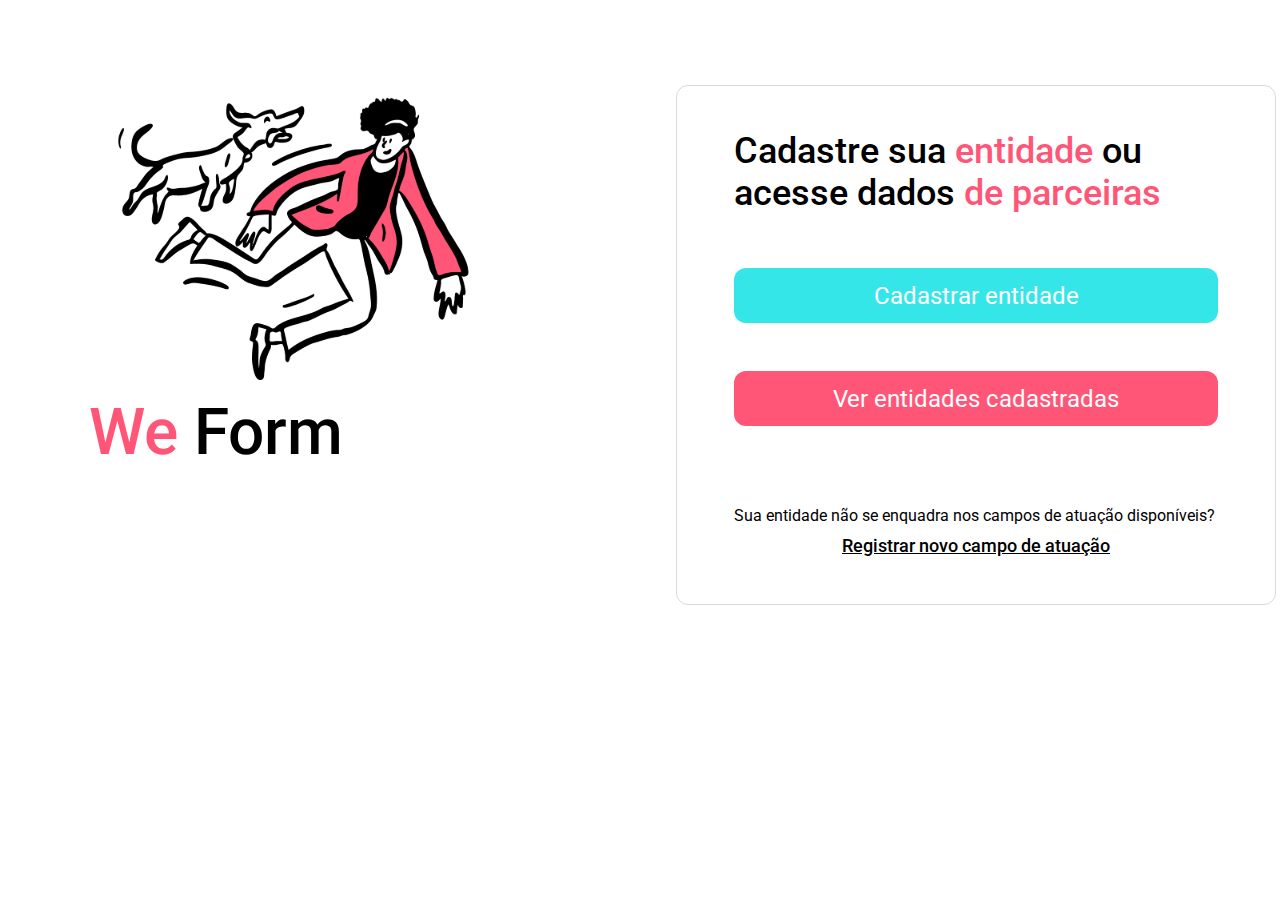
==== index.html @ 9079e293 "página home criada e estilizada" ====
<!DOCTYPE html>
<html lang="pt-br">

<head>
    <meta charset="UTF-8">
    <meta name="viewport" content="width=device-width, initial-scale=1.0">

    <link rel="stylesheet" href="./assets/css/style.css">

    <link rel="preconnect" href="https://fonts.googleapis.com">
    <link rel="preconnect" href="https://fonts.gstatic.com" crossorigin>
    <link href="https://fonts.googleapis.com/css2?family=Roboto:wght@100;300;400;500;700&display=swap" rel="stylesheet">
    <title>Home</title>
</head>

<body>
    <div class="content">
        <aside>
            <img src="./assets/images/hero.svg" alt="imagem hero com um cão">
            <h1><span>We</span> Form</h1>
        </aside>

        <main>
            <h2>Cadastre sua <span>entidade</span> ou acesse dados <span>de parceiras</span></h2>

            <div class="botoes">
                <a href="">Cadastrar entidade</a>
                <a href="">Ver entidades cadastradas</a>
            </div>

            <footer>
                <p>Sua entidade não se enquadra nos campos de atuação disponíveis?</p>
                <a href="">Registrar novo campo de atuação</a>
            </footer>
        </main>

    </div>
</body>

</html>
---- assets/css/style.css ----
* {
    margin: 0;
    padding: 0;
    box-sizing: border-box;
}

body {
    font-family: 'Roboto', sans-serif;
    font-size: 1.4rem;
}

:root {
    font-size: 62.5%;
}

.content {
    display: grid;
    grid-template-areas: 
        ". . . ."
        ". hero . form"
        ". hero . form"
        ". . . ."
    ;
    gap: 8.5rem;
}

main {
    grid-area: form;
}
aside {
    grid-area: hero;
}

aside h1 {
    font-size: 64px;
    font-weight: 500;
    line-height: 75px;
}

aside h1 span,
main h2 span {
    color: #FF5678;
}

main {
    width: 60rem;
    height: 52rem;
    border: 0.1rem solid rgba(0, 0, 0, 0.15);
    padding: 4.4rem 5.7rem;
    border-radius: 1.2rem;
}

main h2 {
    max-width: 43rem;
    font-size: 3.6rem;
    font-weight: 500;
}

main .botoes {
    display: flex;
    flex-flow: column;
}

main .botoes a {
    color: white;
    height: 5.5rem;
    font-size: 2.4rem;
    background-color: #35E6E9;
    border-radius: 1.2rem;
    text-decoration: none;
    
    display: flex;
    justify-content: center;
    align-items: center;
    margin-top: 5.4rem;
}

main .botoes a + a {
    background-color: #FF5678;
    margin-top: 4.8rem;
}

main footer p {
    font-size: 1.6rem;
    margin-top: 8rem;
}
main footer a {
    font-size: 1.8rem;
    margin-top: 1rem;
    display: block;
    text-align: center;
    color: black;
    font-weight: 500;
}
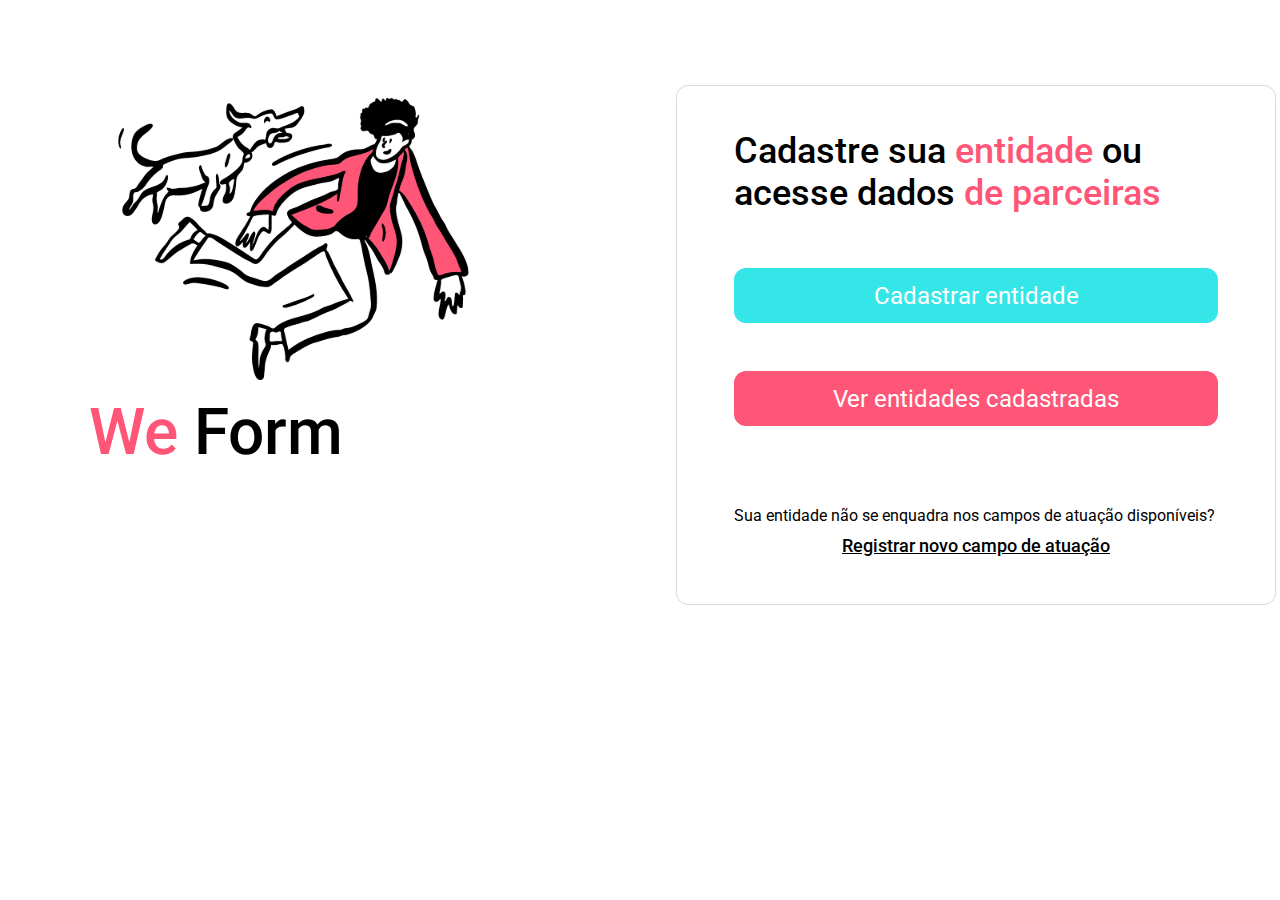
==== commit 72a2c3a6: "feita a página de cadastro" ====
--- a/index.html
+++ b/index.html
@@ -24,7 +24,7 @@
             <h2>Cadastre sua <span>entidade</span> ou acesse dados <span>de parceiras</span></h2>
 
             <div class="botoes">
-                <a href="">Cadastrar entidade</a>
+                <a href="cadastro-entidade.html">Cadastrar entidade</a>
                 <a href="">Ver entidades cadastradas</a>
             </div>
 
--- a/assets/css/style.css
+++ b/assets/css/style.css
@@ -11,6 +11,9 @@
 
 :root {
     font-size: 62.5%;
+    --border: 0.1rem solid rgba(0, 0, 0, 0.15);
+    --border-rad: 1.2rem;
+    --pink: #FF5678;
 }
 
 .content {
@@ -39,15 +42,26 @@
 
 aside h1 span,
 main h2 span {
-    color: #FF5678;
+    color: var(--pink);
 }
 
 main {
     width: 60rem;
     height: 52rem;
-    border: 0.1rem solid rgba(0, 0, 0, 0.15);
+    border: var(--border);
     padding: 4.4rem 5.7rem;
-    border-radius: 1.2rem;
+    border-radius: var(--border-rad);
+    position: relative;
+}
+
+main header {
+    display: flex;
+    gap: 0 1.8rem;
+    align-items: center;
+}
+main header i {
+    color: var(--pink);
+    font-size: 2.4rem;
 }
 
 main h2 {
@@ -66,7 +80,7 @@
     height: 5.5rem;
     font-size: 2.4rem;
     background-color: #35E6E9;
-    border-radius: 1.2rem;
+    border-radius: var(--border-rad);
     text-decoration: none;
     
     display: flex;
@@ -91,4 +105,62 @@
     text-align: center;
     color: black;
     font-weight: 500;
+}
+
+main form {
+    margin-top: 1.6rem;
+}
+
+main form label {
+    font-weight: 400;
+    font-size: 1.6rem;
+    /* margin-bottom: 1rem; */
+    margin: 1rem 0;
+    display: block;
+}
+
+main form :is(input, select) {
+    width: 48.9rem;
+    height: 5.5rem;
+    border-radius: var(--border-rad);
+    border: 0.1rem;
+    background-color: white;
+    border: var(--border);
+    padding: 0 1.8rem;
+}
+
+main form select {
+    appearance: none;
+}
+
+main form .select-div {
+    position: relative;
+}
+
+main form .select-div::after {
+    content: "\f107";
+    font-family: "Font Awesome 5 Free";
+    font-weight: 600;
+    color: #35E6E9;
+    font-size: 2.2rem;
+    
+    position: absolute;
+    top: 5rem;
+    right: 1rem;
+    z-index: 1;
+}
+
+main form .points {
+    position: relative;
+}
+
+main form input + button {
+    position: absolute;
+    right: -3.7rem;
+    top: calc(50% + 0.12rem);
+    background-color: transparent;
+    border: none;
+    color: #35E6E9;
+    font-size: 2.4rem;
+    cursor: pointer;
 }